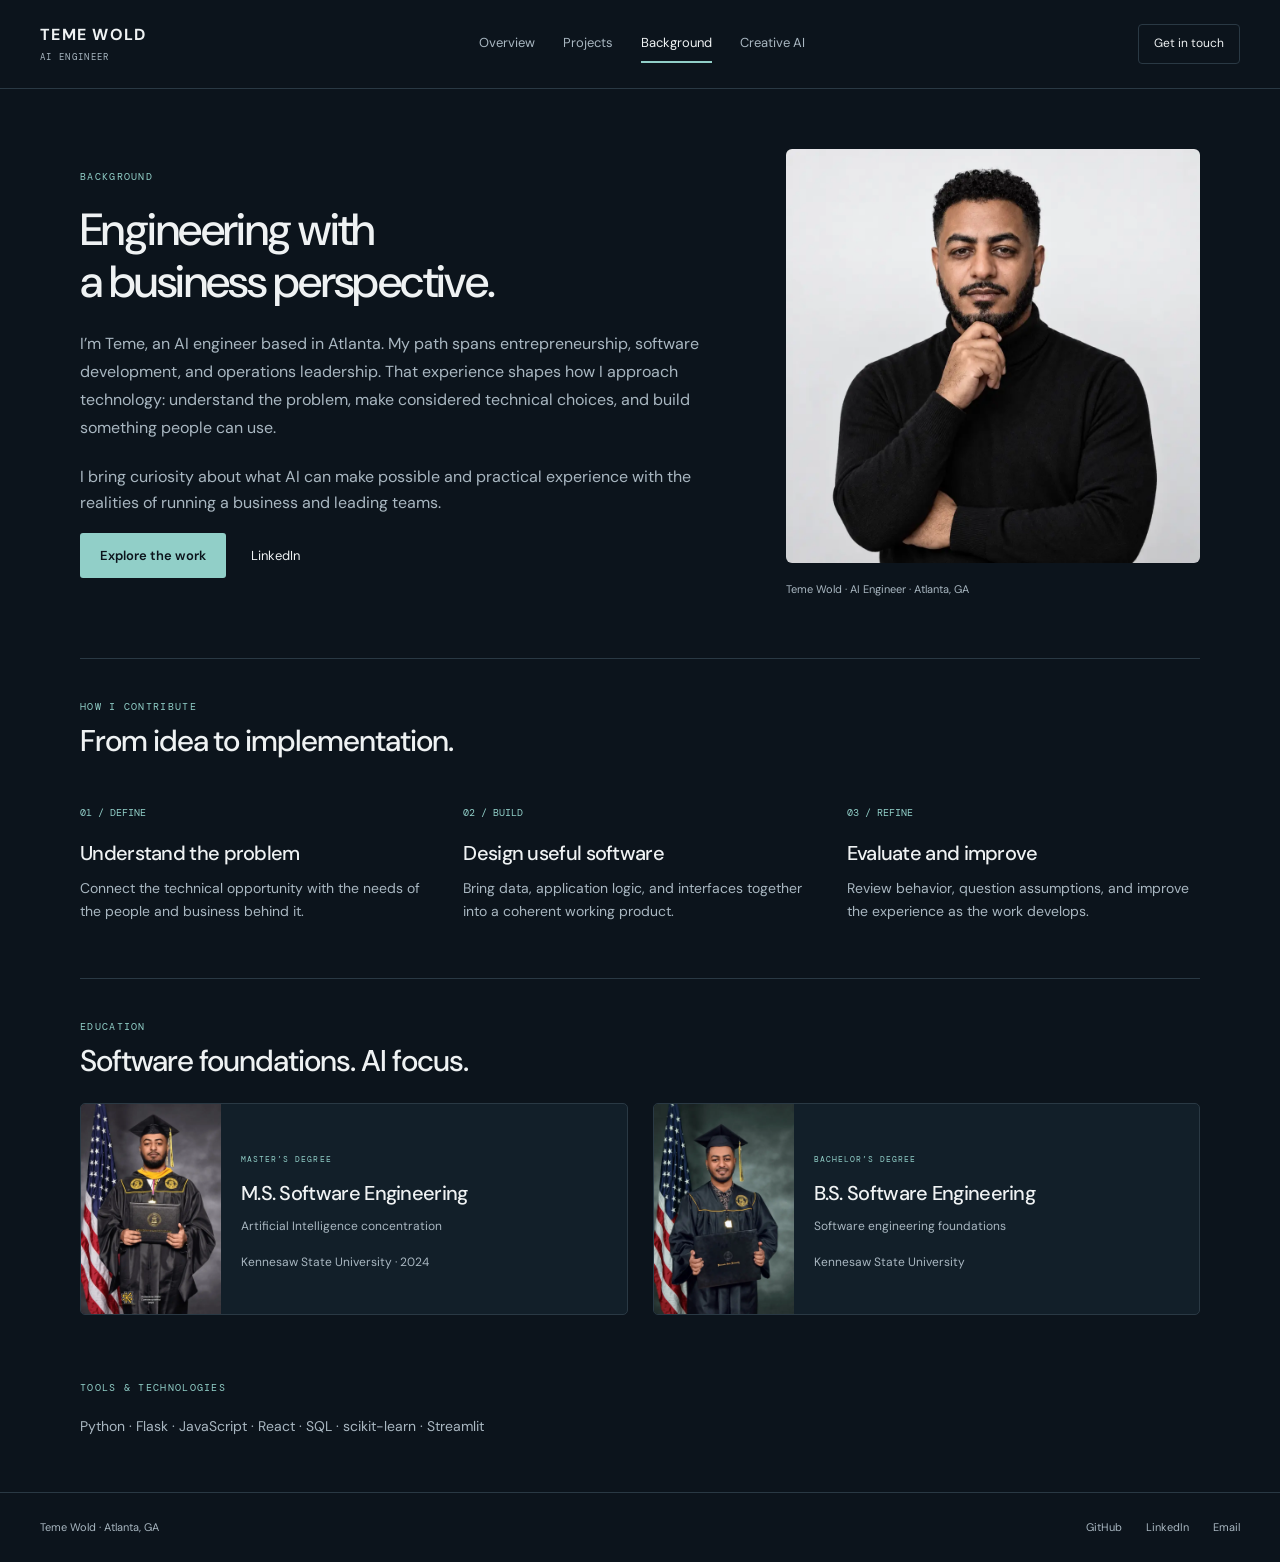
==== docs/background.html @ a7d25a78 "Restructure portfolio into concise overview, project pages and professional background" ====
<!doctype html><html lang="en"><head><meta charset="utf-8"><meta name="viewport" content="width=device-width,initial-scale=1"><meta name="theme-color" content="#0c141c"><title>Background &amp; Education | Teme Wold</title><meta name="description" content="Teme Wold, AI engineer. Explore selected engineering work, applied AI, software projects, and professional background."><meta property="og:title" content="Background &amp; Education | Teme Wold"><meta property="og:image" content="https://teme251.github.io/teme251/assets/teme-portrait-color.webp"><link rel="stylesheet" href="portfolio.css?v=1"><script src="portfolio.js?v=1" defer></script></head><body><a class="skip" href="#main">Skip to content</a><header><a class="brand" href="index.html">TEME WOLD<span>AI ENGINEER</span></a><nav aria-label="Main navigation"><a href="index.html">Overview</a><a href="projects.html">Projects</a><a href="background.html" aria-current="page">Background</a><a href="music.html">Creative AI</a></nav><a class="contact-nav" href="mailto:pmtemesgen@icloud.com">Get in touch</a></header><main id="main"><section class="bio"><div><p class="eyebrow">BACKGROUND</p><h1>Engineering with<br>a business perspective.</h1><p class="intro-text">I’m Teme, an AI engineer based in Atlanta. My path spans entrepreneurship, software development, and operations leadership. That experience shapes how I approach technology: understand the problem, make considered technical choices, and build something people can use.</p><p>I bring curiosity about what AI can make possible and practical experience with the realities of running a business and leading teams.</p><div class="actions"><a class="button" href="projects.html">Explore the work</a><a href="https://www.linkedin.com/in/teme251/" target="_blank" rel="noopener noreferrer">LinkedIn</a></div></div><figure><img src="assets/teme-portrait-color.webp" width="1000" height="1000" alt="Portrait of Teme Wold"><figcaption>Teme Wold · AI Engineer · Atlanta, GA</figcaption></figure></section><section class="capabilities"><div class="section-head"><div><p class="eyebrow">HOW I CONTRIBUTE</p><h2>From idea to implementation.</h2></div></div><div class="three-col"><article><span>01 / DEFINE</span><h3>Understand the problem</h3><p>Connect the technical opportunity with the needs of the people and business behind it.</p></article><article><span>02 / BUILD</span><h3>Design useful software</h3><p>Bring data, application logic, and interfaces together into a coherent working product.</p></article><article><span>03 / REFINE</span><h3>Evaluate and improve</h3><p>Review behavior, question assumptions, and improve the experience as the work develops.</p></article></div></section><section class="education" id="education"><div class="section-head"><div><p class="eyebrow">EDUCATION</p><h2>Software foundations. AI focus.</h2></div></div><div class="education-grid"><article><img src="assets/teme-masters.webp" width="640" height="960" alt="Teme’s 2024 master’s graduation portrait at Kennesaw State University" loading="lazy"><div><span class="eyebrow">MASTER’S DEGREE</span><h3>M.S. Software Engineering</h3><p>Artificial Intelligence concentration</p><small>Kennesaw State University · 2024</small></div></article><article><img src="assets/teme-bachelors.webp" width="640" height="960" alt="Teme’s bachelor’s graduation portrait at Kennesaw State University" loading="lazy"><div><span class="eyebrow">BACHELOR’S DEGREE</span><h3>B.S. Software Engineering</h3><p>Software engineering foundations</p><small>Kennesaw State University</small></div></article></div></section><section class="tools"><p class="eyebrow">TOOLS & TECHNOLOGIES</p><p>Python · Flask · JavaScript · React · SQL · scikit-learn · Streamlit</p></section></main><footer><span>Teme Wold · Atlanta, GA</span><div><a href="https://github.com/teme251" target="_blank" rel="noopener noreferrer">GitHub</a><a href="https://www.linkedin.com/in/teme251/" target="_blank" rel="noopener noreferrer">LinkedIn</a><a href="mailto:pmtemesgen@icloud.com">Email</a></div></footer></body></html>
---- docs/portfolio.css ----
@import url('https://fonts.googleapis.com/css2?family=DM+Sans:wght@400;500;600;700&family=DM+Mono:wght@400;500&display=swap');
:root{--bg:#0c141c;--panel:#121f29;--line:#2a3944;--text:#eff2f3;--muted:#a9b7c1;--accent:#91cfc8;color-scheme:dark}*{box-sizing:border-box}body{margin:0;background:var(--bg);color:var(--text);font:15px/1.65 'DM Sans',sans-serif}a{color:inherit;text-decoration:none}button{font:inherit;cursor:pointer}a:focus-visible,button:focus-visible,summary:focus-visible{outline:2px solid var(--accent);outline-offset:6px}header{max-width:1280px;margin:auto;display:flex;align-items:center;justify-content:space-between;padding:24px 40px;border-bottom:1px solid var(--line);gap:35px}.brand{font-size:16px;font-weight:700;letter-spacing:.08em;line-height:1.3}.brand span{display:block;color:var(--muted);font:9px 'DM Mono',monospace;letter-spacing:.15em;margin-top:5px}nav{display:flex;gap:28px;font-size:13px}nav a{color:var(--muted);padding:7px 0}nav a[aria-current]{color:var(--text);border-bottom:2px solid var(--accent)}a:hover{color:var(--accent)}.contact-nav{font-size:12px;padding:9px 15px;border:1px solid var(--line);border-radius:4px}main{max-width:1200px;margin:auto;padding:0 40px}h1,h2,h3,p{margin-top:0}h1,h2,h3{font-weight:500;letter-spacing:-.035em;line-height:1.15}h1{font-size:clamp(40px,5vw,64px);margin-bottom:22px}h2{font-size:30px;margin-bottom:0}h3{font-size:20px;margin-bottom:10px}p{color:var(--muted)}.eyebrow{font:10px/1.5 'DM Mono',monospace;letter-spacing:.13em;color:var(--accent);margin-bottom:20px}.intro{display:grid;grid-template-columns:1.6fr 1fr;gap:80px;padding:54px 0 48px;align-items:center}.intro h1{font-size:60px;margin-bottom:20px}.intro h1 span{display:block;color:var(--accent);font-size:38px;margin-top:10px}.intro-text{font-size:17px;line-height:1.75;max-width:630px;margin-bottom:22px}.actions{display:flex;align-items:center;gap:25px;flex-wrap:wrap;font-size:13px}.button{background:var(--accent);color:var(--bg);padding:12px 20px;border-radius:3px;font-weight:600}.button:hover{background:#b6e5e0;color:var(--bg)}.text-link{border-bottom:1px solid var(--line);padding-bottom:3px}.profile-summary{border-left:1px solid var(--line);padding-left:32px}.profile-summary dl{margin:18px 0}.profile-summary dl div{margin-bottom:18px}.profile-summary dt{font-size:10px;text-transform:uppercase;letter-spacing:.1em;color:var(--muted);margin-bottom:5px}.profile-summary dd{margin:0;font-size:14px}.profile-summary small{font-size:12px;color:var(--muted)}.profile-summary>a{font-size:12px;color:var(--accent)}.selected{padding:30px 0 45px;border-top:1px solid var(--line)}.section-head{display:flex;justify-content:space-between;align-items:end;gap:25px;margin-bottom:25px}.section-head .eyebrow{margin-bottom:10px}.section-head>a{font-size:12px;color:var(--accent)}.group-label{display:flex;justify-content:space-between;gap:16px;font:9px/1.5 'DM Mono',monospace;letter-spacing:.08em;color:var(--muted);padding:13px 0;border-bottom:1px solid var(--line)}.group-label.second{margin-top:28px}.project-row{display:grid;grid-template-columns:26px 1fr 210px;align-items:center;gap:20px;padding:22px 0;border-bottom:1px solid var(--line);transition:background .18s}.project-row:hover{background:#ffffff03;color:var(--text)}.project-row:hover h3{color:var(--accent)}.row-number{font:11px 'DM Mono',monospace;color:var(--accent);align-self:start;margin-top:4px}.project-row h3{font-size:20px;margin-bottom:6px}.project-row p{font-size:13px;margin:0;max-width:640px}.row-end{text-align:right;display:flex;flex-direction:column;gap:10px}.row-end span{font-size:10px;color:var(--muted)}.row-end strong{font-size:12px;font-weight:500;color:var(--accent)}.compact-projects{display:grid;grid-template-columns:1fr 1fr;gap:25px}.compact-projects>a{padding:23px 0;border-bottom:1px solid var(--line)}.compact-projects span{font-size:10px;color:var(--muted)}.compact-projects h3{margin:10px 0 6px}.compact-projects p{font-size:13px;margin-bottom:15px}.compact-projects strong,.pathways strong{font-size:12px;font-weight:500;color:var(--accent)}.more-link{display:inline-block;font-size:12px;color:var(--accent);margin-top:20px}.pathways{display:grid;grid-template-columns:1.4fr 1fr;gap:22px;margin-bottom:55px}.pathways>a{border:1px solid var(--line);padding:24px;border-radius:5px;background:var(--panel)}.pathways>a:hover{border-color:var(--accent);color:var(--text)}.background-preview{display:grid;grid-template-columns:100px 1fr;gap:22px;align-items:center}.background-preview img{width:100%;height:auto;border-radius:3px}.pathways .eyebrow{font-size:8px;display:block;margin-bottom:12px}.pathways h2{font-size:23px;margin-bottom:12px}.pathways p{font-size:13px;margin-bottom:15px}footer{max-width:1280px;margin:auto;padding:25px 40px;border-top:1px solid var(--line);display:flex;justify-content:space-between;gap:25px;font-size:11px;color:var(--muted)}footer div{display:flex;gap:24px}.page-intro,.case-intro{padding:55px 0 30px}.page-intro>p:last-child{max-width:720px;font-size:17px}.filters{display:flex;flex-wrap:wrap;gap:10px;margin-bottom:25px}.filters button,.share-button{border:1px solid var(--line);background:transparent;color:var(--muted);padding:9px 16px;border-radius:4px;font-size:12px}.filters button.active{background:var(--accent);color:var(--bg);border-color:var(--accent)}[hidden]{display:none!important}.project-group{margin:15px 0 45px}.note{font-size:12px;margin-top:15px}.directory-end{border-top:1px solid var(--line);padding:25px 0 45px;display:flex;justify-content:space-between;align-items:center;gap:25px;font-size:13px}.directory-end p{margin:0}.directory-end a{color:var(--accent)}.back-link{font-size:12px;color:var(--muted);display:inline-block;margin-bottom:35px}.case-intro h1{max-width:880px;font-size:clamp(36px,4.7vw,60px)}.case-lede{max-width:850px;font-size:21px;line-height:1.65}.case-layout{display:grid;grid-template-columns:1.8fr 1fr;gap:70px;padding:15px 0 55px}.case-content h2{font-size:24px;margin:0 0 15px}.case-content>p{margin-bottom:35px}.case-content details{border-top:1px solid var(--line);padding-top:22px}.case-content summary{font-size:20px;cursor:pointer}.case-content details p{margin-top:18px}.case-aside{align-self:start;padding:25px;background:var(--panel);border:1px solid var(--line);border-radius:5px}.case-aside h2{font-size:18px;margin-bottom:15px}.case-aside p{font-size:13px}.case-links{display:flex;flex-direction:column;gap:13px;margin:22px 0}.case-links a{font-size:13px;color:var(--accent);border-bottom:1px solid var(--line);padding-bottom:10px}.share-button{color:var(--text);font-size:11px}.share-status:empty{display:none}.bio{display:grid;grid-template-columns:1.55fr 1fr;gap:65px;align-items:center;padding:60px 0}.bio h1{font-size:45px}.bio figure{margin:0}.bio img{width:100%;height:auto;border-radius:6px}.bio figcaption{font-size:11px;color:var(--muted);padding-top:10px}.bio>div>p:not(.eyebrow){font-size:16px}.capabilities,.education{padding:40px 0;border-top:1px solid var(--line)}.three-col{display:grid;grid-template-columns:repeat(3,1fr);gap:30px}.three-col article{padding:15px 0}.three-col span{font:10px 'DM Mono',monospace;color:var(--accent)}.three-col h3{margin:18px 0 12px;font-size:20px}.three-col p{font-size:14px;margin:0}.education-grid{display:grid;grid-template-columns:1fr 1fr;gap:25px}.education-grid article{display:grid;grid-template-columns:140px 1fr;background:var(--panel);border:1px solid var(--line);border-radius:5px;overflow:hidden;align-items:center}.education-grid img{width:100%;height:auto}.education-grid article>div{padding:20px}.education-grid .eyebrow{font-size:8px}.education-grid h3{font-size:20px;margin:12px 0}.education-grid p,.education-grid small{font-size:12px}.education-grid small{color:var(--muted)}.tools{padding:25px 0 40px}.tools>p:last-child{font-size:14px}.skip{position:absolute;left:20px;top:-100px;background:var(--accent);color:var(--bg);padding:12px;z-index:20}.skip:focus{top:10px}
@media(max-width:900px){header{gap:20px;padding:20px 25px}nav{gap:18px}.contact-nav{display:none}main{padding:0 25px}.intro{gap:35px}.intro h1{font-size:50px}.intro h1 span{font-size:32px}.intro-text{font-size:15px}.profile-summary{padding-left:22px}.project-row{grid-template-columns:22px 1fr 160px}.row-end span{font-size:9px}.pathways{grid-template-columns:1fr 1fr}.background-preview{grid-template-columns:1fr}.background-preview img{width:70px}.bio{gap:35px}.bio h1{font-size:36px}.education-grid article{grid-template-columns:110px 1fr}.education-grid article>div{padding:15px}.education-grid h3{font-size:17px}.case-layout{gap:35px}}
@media(max-width:640px){header{flex-wrap:wrap;gap:16px;padding:20px}nav{width:100%;justify-content:space-between;gap:12px;font-size:12px}main{padding:0 20px}.intro{grid-template-columns:1fr;padding:35px 0 30px;gap:25px}.intro h1{font-size:48px}.intro h1 span{font-size:31px}.profile-summary{padding:20px 0 0;border-left:0;border-top:1px solid var(--line)}.profile-summary dl{display:grid;grid-template-columns:1fr 1fr;gap:15px;margin:12px 0}.profile-summary dl div{margin:0}.profile-summary dl div:last-child{grid-column:1/-1}.profile-summary dd{font-size:12px}.profile-summary .eyebrow{display:none}.profile-summary>a{font-size:11px}.selected{padding-top:25px}h2{font-size:25px}.section-head{gap:16px}.group-label{font-size:8px}.group-label span:last-child{text-align:right;max-width:130px}.project-row{grid-template-columns:18px 1fr;gap:12px;padding:20px 0}.project-row h3{font-size:18px}.row-end{grid-column:2;text-align:left;flex-direction:row;justify-content:space-between;align-items:center;gap:15px}.compact-projects{grid-template-columns:1fr;gap:0}.compact-projects h3{font-size:19px}.pathways{grid-template-columns:1fr;gap:16px}.background-preview{grid-template-columns:70px 1fr;gap:18px}.pathways>a{padding:20px}.pathways h2{font-size:20px}.page-intro,.case-intro{padding:35px 0 20px}.page-intro h1{font-size:40px}.page-intro>p:last-child{font-size:15px}.case-layout{grid-template-columns:1fr;gap:25px}.case-lede{font-size:18px}.case-intro h1{font-size:38px}.case-content h2{font-size:22px}.directory-end{align-items:start;flex-direction:column;gap:15px}.bio{grid-template-columns:1fr;padding:35px 0;gap:30px}.bio h1{font-size:35px}.bio figure{max-width:300px}.three-col{grid-template-columns:1fr;gap:15px}.education-grid{grid-template-columns:1fr}.education-grid article{grid-template-columns:130px 1fr}.education-grid h3{font-size:19px}footer{padding:23px 20px;flex-wrap:wrap}.filters button{font-size:11px;padding:9px 12px}}
@media(prefers-reduced-motion:reduce){*{transition:none!important}}
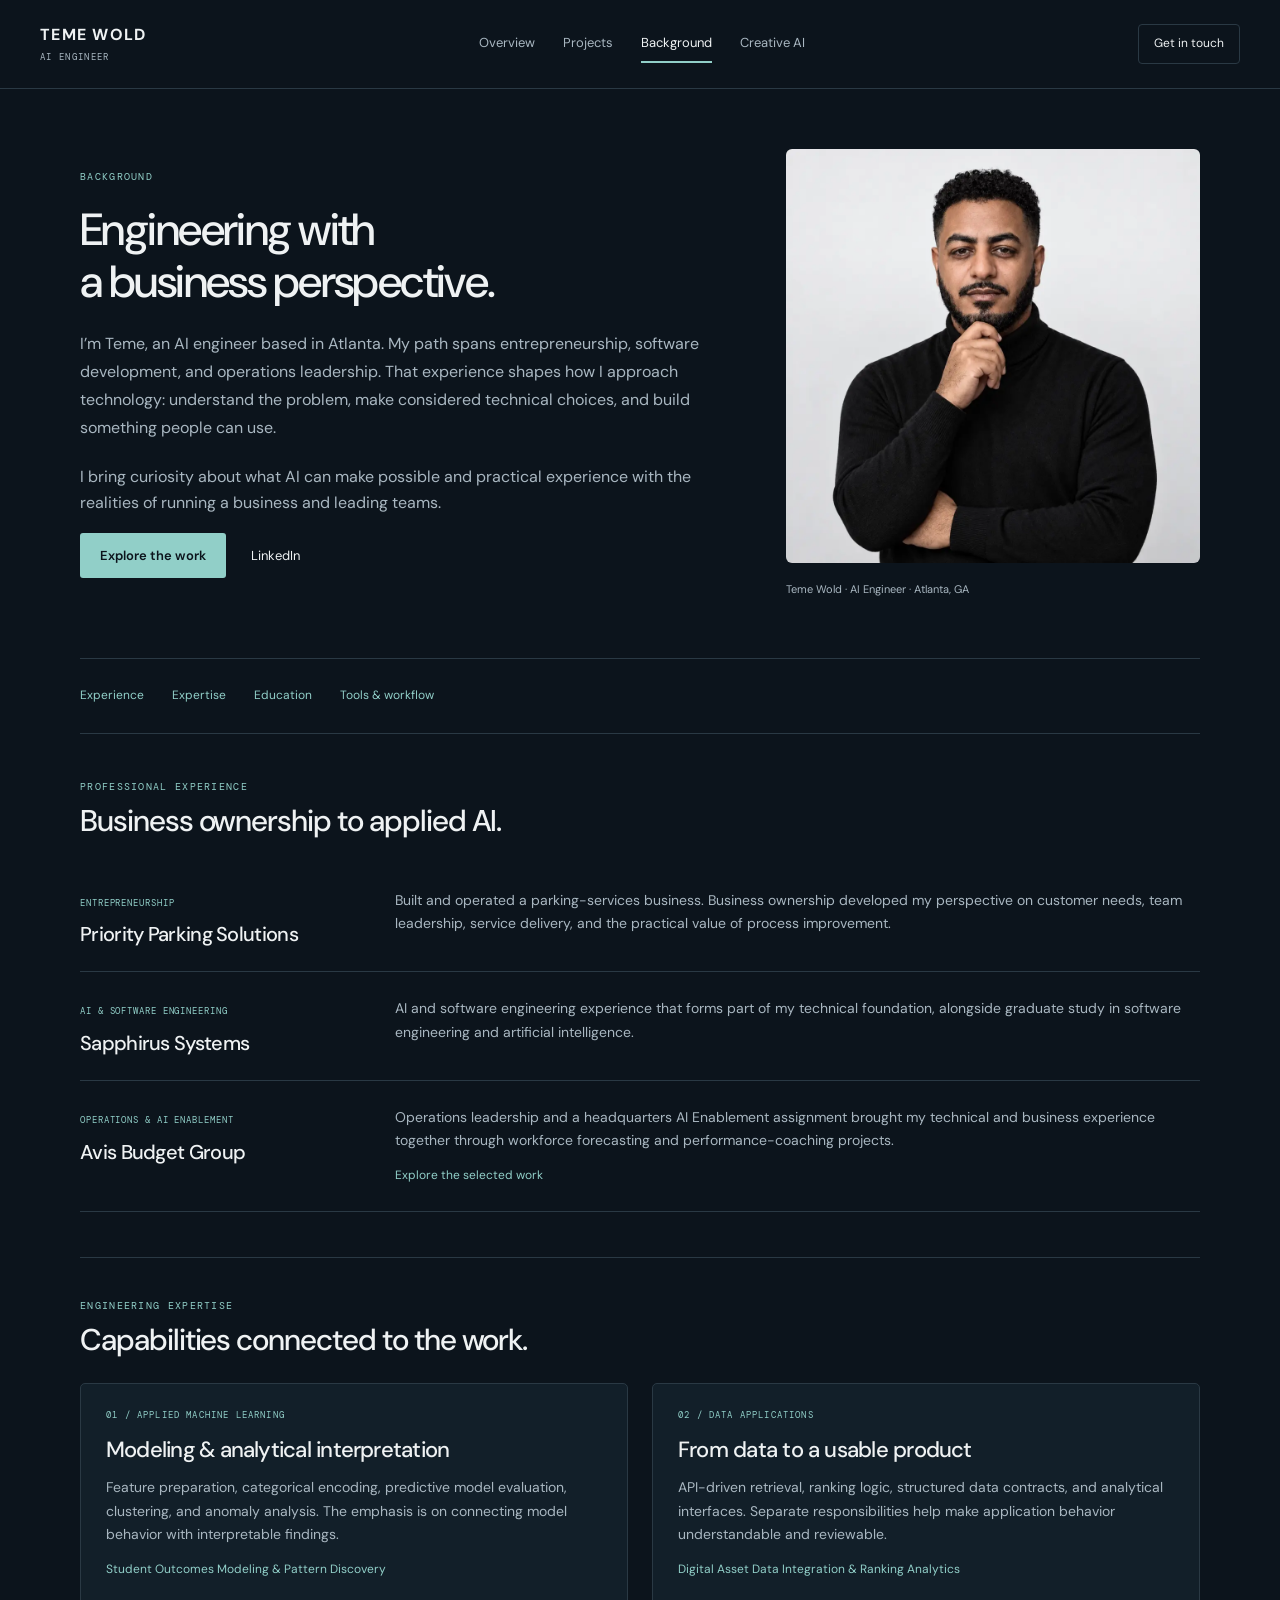
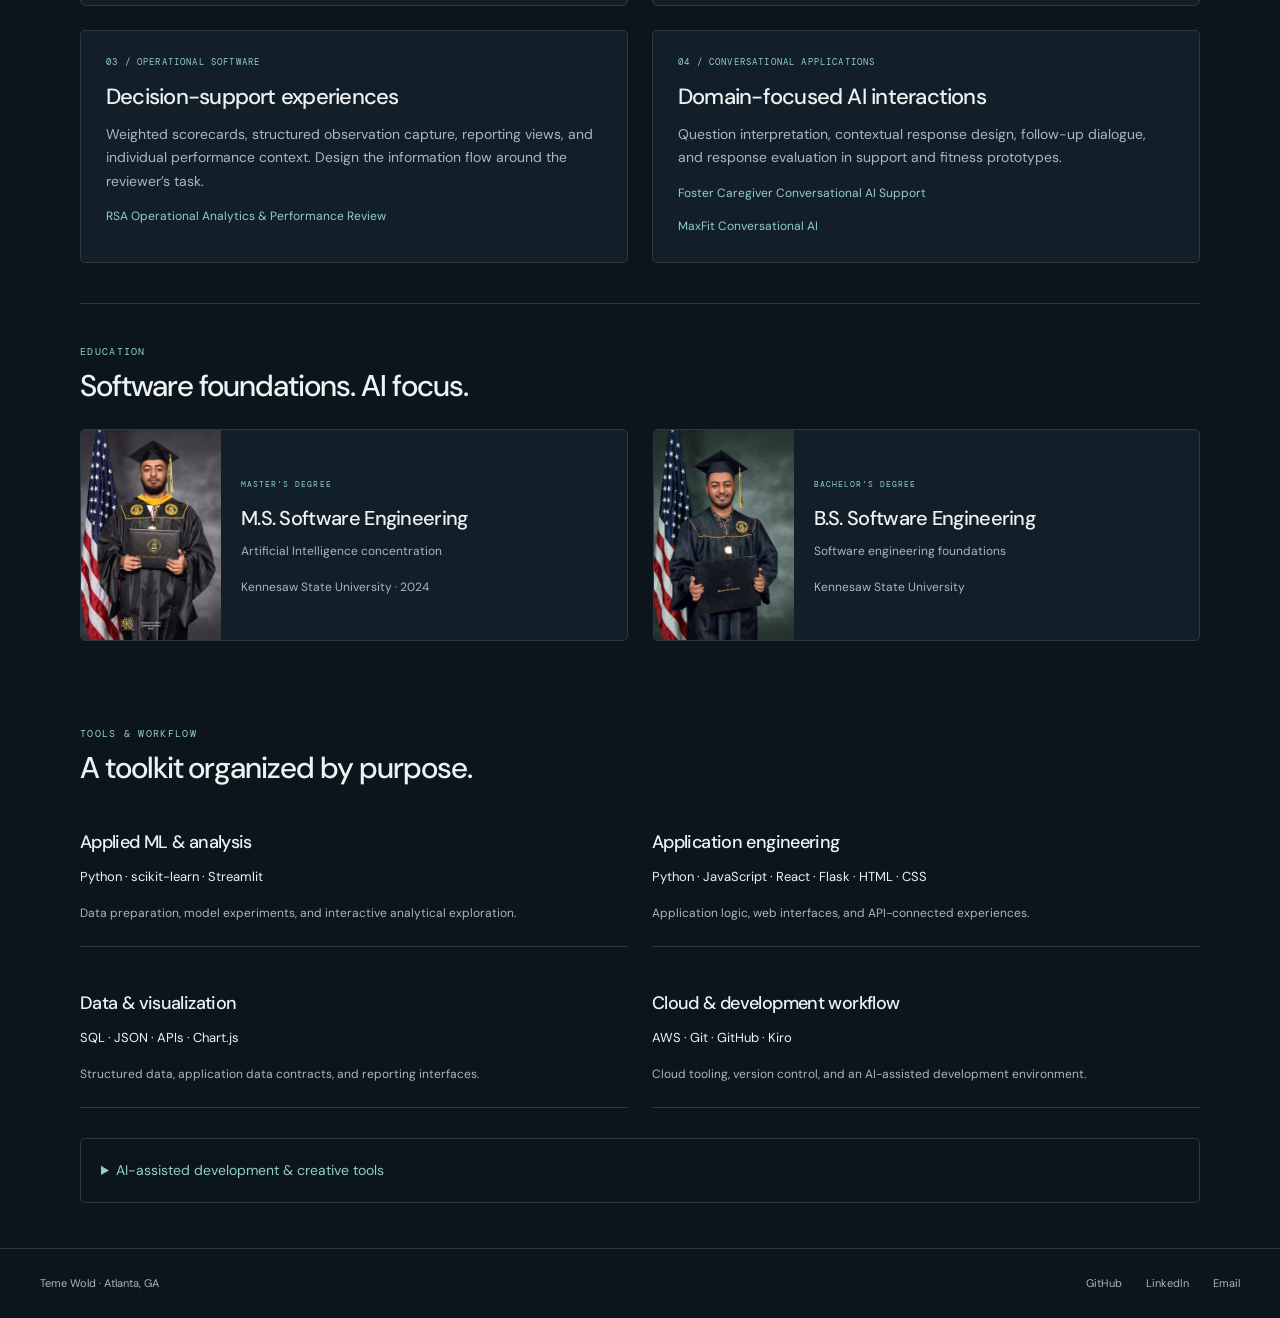
==== commit 3a1189f1: "Organize professional history and connect engineering capabilities to project evidence" ====
--- a/docs/background.html
+++ b/docs/background.html
@@ -1 +1,4 @@
-<!doctype html><html lang="en"><head><meta charset="utf-8"><meta name="viewport" content="width=device-width,initial-scale=1"><meta name="theme-color" content="#0c141c"><title>Background &amp; Education | Teme Wold</title><meta name="description" content="Teme Wold, AI engineer. Explore selected engineering work, applied AI, software projects, and professional background."><meta property="og:title" content="Background &amp; Education | Teme Wold"><meta property="og:image" content="https://teme251.github.io/teme251/assets/teme-portrait-color.webp"><link rel="stylesheet" href="portfolio.css?v=1"><script src="portfolio.js?v=1" defer></script></head><body><a class="skip" href="#main">Skip to content</a><header><a class="brand" href="index.html">TEME WOLD<span>AI ENGINEER</span></a><nav aria-label="Main navigation"><a href="index.html">Overview</a><a href="projects.html">Projects</a><a href="background.html" aria-current="page">Background</a><a href="music.html">Creative AI</a></nav><a class="contact-nav" href="mailto:pmtemesgen@icloud.com">Get in touch</a></header><main id="main"><section class="bio"><div><p class="eyebrow">BACKGROUND</p><h1>Engineering with<br>a business perspective.</h1><p class="intro-text">I’m Teme, an AI engineer based in Atlanta. My path spans entrepreneurship, software development, and operations leadership. That experience shapes how I approach technology: understand the problem, make considered technical choices, and build something people can use.</p><p>I bring curiosity about what AI can make possible and practical experience with the realities of running a business and leading teams.</p><div class="actions"><a class="button" href="projects.html">Explore the work</a><a href="https://www.linkedin.com/in/teme251/" target="_blank" rel="noopener noreferrer">LinkedIn</a></div></div><figure><img src="assets/teme-portrait-color.webp" width="1000" height="1000" alt="Portrait of Teme Wold"><figcaption>Teme Wold · AI Engineer · Atlanta, GA</figcaption></figure></section><section class="capabilities"><div class="section-head"><div><p class="eyebrow">HOW I CONTRIBUTE</p><h2>From idea to implementation.</h2></div></div><div class="three-col"><article><span>01 / DEFINE</span><h3>Understand the problem</h3><p>Connect the technical opportunity with the needs of the people and business behind it.</p></article><article><span>02 / BUILD</span><h3>Design useful software</h3><p>Bring data, application logic, and interfaces together into a coherent working product.</p></article><article><span>03 / REFINE</span><h3>Evaluate and improve</h3><p>Review behavior, question assumptions, and improve the experience as the work develops.</p></article></div></section><section class="education" id="education"><div class="section-head"><div><p class="eyebrow">EDUCATION</p><h2>Software foundations. AI focus.</h2></div></div><div class="education-grid"><article><img src="assets/teme-masters.webp" width="640" height="960" alt="Teme’s 2024 master’s graduation portrait at Kennesaw State University" loading="lazy"><div><span class="eyebrow">MASTER’S DEGREE</span><h3>M.S. Software Engineering</h3><p>Artificial Intelligence concentration</p><small>Kennesaw State University · 2024</small></div></article><article><img src="assets/teme-bachelors.webp" width="640" height="960" alt="Teme’s bachelor’s graduation portrait at Kennesaw State University" loading="lazy"><div><span class="eyebrow">BACHELOR’S DEGREE</span><h3>B.S. Software Engineering</h3><p>Software engineering foundations</p><small>Kennesaw State University</small></div></article></div></section><section class="tools"><p class="eyebrow">TOOLS & TECHNOLOGIES</p><p>Python · Flask · JavaScript · React · SQL · scikit-learn · Streamlit</p></section></main><footer><span>Teme Wold · Atlanta, GA</span><div><a href="https://github.com/teme251" target="_blank" rel="noopener noreferrer">GitHub</a><a href="https://www.linkedin.com/in/teme251/" target="_blank" rel="noopener noreferrer">LinkedIn</a><a href="mailto:pmtemesgen@icloud.com">Email</a></div></footer></body></html>+<!doctype html><html lang="en"><head><meta charset="utf-8"><meta name="viewport" content="width=device-width,initial-scale=1"><meta name="theme-color" content="#0c141c"><title>Background &amp; Education | Teme Wold</title><meta name="description" content="Teme Wold, AI engineer. Explore selected engineering work, applied AI, software projects, and professional background."><meta property="og:title" content="Background &amp; Education | Teme Wold"><meta property="og:image" content="https://teme251.github.io/teme251/assets/teme-portrait-color.webp"><link rel="stylesheet" href="portfolio.css?v=4"><script src="portfolio.js?v=1" defer></script></head><body><a class="skip" href="#main">Skip to content</a><header><a class="brand" href="index.html">TEME WOLD<span>AI ENGINEER</span></a><nav aria-label="Main navigation"><a href="index.html">Overview</a><a href="projects.html">Projects</a><a href="background.html" aria-current="page">Background</a><a href="music.html">Creative AI</a></nav><a class="contact-nav" href="mailto:pmtemesgen@icloud.com">Get in touch</a></header><main id="main"><section class="bio"><div><p class="eyebrow">BACKGROUND</p><h1>Engineering with<br>a business perspective.</h1><p class="intro-text">I’m Teme, an AI engineer based in Atlanta. My path spans entrepreneurship, software development, and operations leadership. That experience shapes how I approach technology: understand the problem, make considered technical choices, and build something people can use.</p><p>I bring curiosity about what AI can make possible and practical experience with the realities of running a business and leading teams.</p><div class="actions"><a class="button" href="projects.html">Explore the work</a><a href="https://www.linkedin.com/in/teme251/" target="_blank" rel="noopener noreferrer">LinkedIn</a></div></div><figure><img src="assets/teme-portrait-color.webp" width="1000" height="1000" alt="Portrait of Teme Wold"><figcaption>Teme Wold · AI Engineer · Atlanta, GA</figcaption></figure></section><nav class="background-index" aria-label="Background sections"><a href="#experience">Experience</a><a href="#expertise">Expertise</a><a href="#education">Education</a><a href="#toolkit">Tools & workflow</a></nav>
+<section class="experience-section" id="experience"><div class="section-head"><div><p class="eyebrow">PROFESSIONAL EXPERIENCE</p><h2>Business ownership to applied AI.</h2></div></div><div class="experience-list"><article><div><span>ENTREPRENEURSHIP</span><h3>Priority Parking Solutions</h3></div><p>Built and operated a parking-services business. Business ownership developed my perspective on customer needs, team leadership, service delivery, and the practical value of process improvement.</p></article><article><div><span>AI & SOFTWARE ENGINEERING</span><h3>Sapphirus Systems</h3></div><p>AI and software engineering experience that forms part of my technical foundation, alongside graduate study in software engineering and artificial intelligence.</p></article><article><div><span>OPERATIONS & AI ENABLEMENT</span><h3>Avis Budget Group</h3></div><div><p>Operations leadership and a headquarters AI Enablement assignment brought my technical and business experience together through workforce forecasting and performance-coaching projects.</p><a href="projects.html#business">Explore the selected work</a></div></article></div></section>
+<section class="capabilities" id="expertise"><div class="section-head"><div><p class="eyebrow">ENGINEERING EXPERTISE</p><h2>Capabilities connected to the work.</h2></div></div><div class="expertise-grid"><article><span class="eyebrow">01 / APPLIED MACHINE LEARNING</span><h3>Modeling & analytical interpretation</h3><p>Feature preparation, categorical encoding, predictive model evaluation, clustering, and anomaly analysis. The emphasis is on connecting model behavior with interpretable findings.</p><a href="project-student.html">Student Outcomes Modeling & Pattern Discovery</a></article><article><span class="eyebrow">02 / DATA APPLICATIONS</span><h3>From data to a usable product</h3><p>API-driven retrieval, ranking logic, structured data contracts, and analytical interfaces. Separate responsibilities help make application behavior understandable and reviewable.</p><a href="project-crypto.html">Digital Asset Data Integration & Ranking Analytics</a></article><article><span class="eyebrow">03 / OPERATIONAL SOFTWARE</span><h3>Decision-support experiences</h3><p>Weighted scorecards, structured observation capture, reporting views, and individual performance context. Design the information flow around the reviewer’s task.</p><a href="project-rsa.html">RSA Operational Analytics & Performance Review</a></article><article><span class="eyebrow">04 / CONVERSATIONAL APPLICATIONS</span><h3>Domain-focused AI interactions</h3><p>Question interpretation, contextual response design, follow-up dialogue, and response evaluation in support and fitness prototypes.</p><a href="project-foster.html">Foster Caregiver Conversational AI Support</a><a href="project-maxfit.html">MaxFit Conversational AI</a></article></div></section>
+<section class="education" id="education"><div class="section-head"><div><p class="eyebrow">EDUCATION</p><h2>Software foundations. AI focus.</h2></div></div><div class="education-grid"><article><img src="assets/teme-masters.webp" width="640" height="960" alt="Teme’s 2024 master’s graduation portrait at Kennesaw State University" loading="lazy"><div><span class="eyebrow">MASTER’S DEGREE</span><h3>M.S. Software Engineering</h3><p>Artificial Intelligence concentration</p><small>Kennesaw State University · 2024</small></div></article><article><img src="assets/teme-bachelors.webp" width="640" height="960" alt="Teme’s bachelor’s graduation portrait at Kennesaw State University" loading="lazy"><div><span class="eyebrow">BACHELOR’S DEGREE</span><h3>B.S. Software Engineering</h3><p>Software engineering foundations</p><small>Kennesaw State University</small></div></article></div></section><section class="toolkit-section" id="toolkit"><div class="section-head"><div><p class="eyebrow">TOOLS & WORKFLOW</p><h2>A toolkit organized by purpose.</h2></div></div><div class="toolkit-grid"><article><h3>Applied ML & analysis</h3><p>Python · scikit-learn · Streamlit</p><small>Data preparation, model experiments, and interactive analytical exploration.</small></article><article><h3>Application engineering</h3><p>Python · JavaScript · React · Flask · HTML · CSS</p><small>Application logic, web interfaces, and API-connected experiences.</small></article><article><h3>Data & visualization</h3><p>SQL · JSON · APIs · Chart.js</p><small>Structured data, application data contracts, and reporting interfaces.</small></article><article><h3>Cloud & development workflow</h3><p>AWS · Git · GitHub · Kiro</p><small>Cloud tooling, version control, and an AI-assisted development environment.</small></article></div><details class="workflow-details"><summary>AI-assisted development & creative tools</summary><div class="workflow-grid"><div><h3>Development collaboration</h3><p>Claude · ChatGPT / Codex · Kiro</p><small>Tools I use for technical exploration, implementation support, and iterative review.</small></div><div><h3>Creative production</h3><p>Suno · Higgsfield</p><small>AI-enabled music and visual production, shaped by writing, direction, and selection.</small><a href="music.html">Explore QENÉ & CODE</a></div></div></details></section></main><footer><span>Teme Wold · Atlanta, GA</span><div><a href="https://github.com/teme251" target="_blank" rel="noopener noreferrer">GitHub</a><a href="https://www.linkedin.com/in/teme251/" target="_blank" rel="noopener noreferrer">LinkedIn</a><a href="mailto:pmtemesgen@icloud.com">Email</a></div></footer></body></html>
--- a/docs/portfolio.css
+++ b/docs/portfolio.css
@@ -3,3 +3,12 @@
 @media(max-width:900px){header{gap:20px;padding:20px 25px}nav{gap:18px}.contact-nav{display:none}main{padding:0 25px}.intro{gap:35px}.intro h1{font-size:50px}.intro h1 span{font-size:32px}.intro-text{font-size:15px}.profile-summary{padding-left:22px}.project-row{grid-template-columns:22px 1fr 160px}.row-end span{font-size:9px}.pathways{grid-template-columns:1fr 1fr}.background-preview{grid-template-columns:1fr}.background-preview img{width:70px}.bio{gap:35px}.bio h1{font-size:36px}.education-grid article{grid-template-columns:110px 1fr}.education-grid article>div{padding:15px}.education-grid h3{font-size:17px}.case-layout{gap:35px}}
 @media(max-width:640px){header{flex-wrap:wrap;gap:16px;padding:20px}nav{width:100%;justify-content:space-between;gap:12px;font-size:12px}main{padding:0 20px}.intro{grid-template-columns:1fr;padding:35px 0 30px;gap:25px}.intro h1{font-size:48px}.intro h1 span{font-size:31px}.profile-summary{padding:20px 0 0;border-left:0;border-top:1px solid var(--line)}.profile-summary dl{display:grid;grid-template-columns:1fr 1fr;gap:15px;margin:12px 0}.profile-summary dl div{margin:0}.profile-summary dl div:last-child{grid-column:1/-1}.profile-summary dd{font-size:12px}.profile-summary .eyebrow{display:none}.profile-summary>a{font-size:11px}.selected{padding-top:25px}h2{font-size:25px}.section-head{gap:16px}.group-label{font-size:8px}.group-label span:last-child{text-align:right;max-width:130px}.project-row{grid-template-columns:18px 1fr;gap:12px;padding:20px 0}.project-row h3{font-size:18px}.row-end{grid-column:2;text-align:left;flex-direction:row;justify-content:space-between;align-items:center;gap:15px}.compact-projects{grid-template-columns:1fr;gap:0}.compact-projects h3{font-size:19px}.pathways{grid-template-columns:1fr;gap:16px}.background-preview{grid-template-columns:70px 1fr;gap:18px}.pathways>a{padding:20px}.pathways h2{font-size:20px}.page-intro,.case-intro{padding:35px 0 20px}.page-intro h1{font-size:40px}.page-intro>p:last-child{font-size:15px}.case-layout{grid-template-columns:1fr;gap:25px}.case-lede{font-size:18px}.case-intro h1{font-size:38px}.case-content h2{font-size:22px}.directory-end{align-items:start;flex-direction:column;gap:15px}.bio{grid-template-columns:1fr;padding:35px 0;gap:30px}.bio h1{font-size:35px}.bio figure{max-width:300px}.three-col{grid-template-columns:1fr;gap:15px}.education-grid{grid-template-columns:1fr}.education-grid article{grid-template-columns:130px 1fr}.education-grid h3{font-size:19px}footer{padding:23px 20px;flex-wrap:wrap}.filters button{font-size:11px;padding:9px 12px}}
 @media(prefers-reduced-motion:reduce){*{transition:none!important}}
+.technology-list{display:flex;flex-wrap:wrap;gap:8px;margin:24px 0 8px}.technology-list span{font-size:11px;line-height:1.5;color:var(--accent);padding:6px 10px;border:1px solid var(--line);border-radius:3px;background:var(--panel)}.case-content h2:not(:first-child){margin-top:32px}.case-content details{margin-top:30px}
+
+/* Compact portrait alongside the opening identity. */
+.intro-identity{display:flex;align-items:center;justify-content:space-between;gap:24px;margin-bottom:23px}.intro-identity h1{margin-bottom:0;min-width:0}.intro-portrait{display:block;width:150px;height:150px;flex:0 0 150px;object-fit:cover;border-radius:12px;border:1px solid var(--line)}
+@media(min-width:901px) and (max-width:1100px){.intro-identity h1{font-size:48px}.intro-identity h1 span{font-size:32px}.intro-portrait{width:132px;height:132px;flex-basis:132px}}
+@media(min-width:641px) and (max-width:900px){.intro-identity{gap:18px}.intro-identity h1{font-size:40px}.intro-identity h1 span{font-size:29px}.intro-portrait{width:110px;height:110px;flex-basis:110px}}
+@media(max-width:640px){.intro-identity{justify-content:flex-start;gap:22px}.intro-identity h1{font-size:clamp(33px,8vw,48px)}.intro-identity h1 span{font-size:clamp(23px,5.5vw,31px)}.intro-portrait{width:110px;height:110px;flex-basis:110px;border-radius:9px}}
+@media(max-width:370px){.intro-identity{gap:14px}.intro-portrait{width:84px;height:84px;flex-basis:84px}.intro-identity h1{font-size:32px}.intro-identity h1 span{font-size:23px}}
+.background-index{display:flex;flex-wrap:wrap;gap:12px 28px;padding:20px 0;border-top:1px solid var(--line);border-bottom:1px solid var(--line)}.background-index a{font-size:12px;color:var(--accent)}.experience-section,.toolkit-section{padding:45px 0}.experience-list article{display:grid;grid-template-columns:280px 1fr;gap:35px;padding:25px 0;border-bottom:1px solid var(--line)}.experience-list span{font:9px 'DM Mono',monospace;letter-spacing:.1em;color:var(--accent)}.experience-list h3{margin:10px 0 0}.experience-list p{margin:0;font-size:14px}.experience-list a,.expertise-grid a,.workflow-grid a{display:block;color:var(--accent);font-size:12px;margin-top:14px}.expertise-grid,.toolkit-grid{display:grid;grid-template-columns:1fr 1fr;gap:24px}.expertise-grid article{padding:25px;background:var(--panel);border:1px solid var(--line);border-radius:5px}.expertise-grid .eyebrow{font-size:9px;display:block;margin-bottom:15px}.expertise-grid h3{font-size:22px}.expertise-grid p{font-size:14px;margin:14px 0 0}.toolkit-grid article{padding:22px 0;border-bottom:1px solid var(--line)}.toolkit-grid h3{font-size:18px;margin-bottom:12px}.toolkit-grid p{font-size:13px;color:var(--text);margin-bottom:10px;line-height:1.9}.toolkit-grid small,.workflow-grid small{font-size:12px;line-height:1.7;color:var(--muted)}.workflow-details{margin-top:30px;border:1px solid var(--line);border-radius:5px;padding:20px}.workflow-details summary{font-size:14px;cursor:pointer;color:var(--accent)}.workflow-grid{display:grid;grid-template-columns:1fr 1fr;gap:35px;padding-top:25px}.workflow-grid h3{font-size:17px}.workflow-grid p{font-size:13px}#experience,#expertise,#education,#toolkit{scroll-margin-top:20px}@media(max-width:640px){.experience-list article{grid-template-columns:1fr;gap:15px}.expertise-grid,.toolkit-grid,.workflow-grid{grid-template-columns:1fr;gap:16px}.expertise-grid article{padding:22px}.experience-section,.toolkit-section{padding:32px 0}.toolkit-grid article{padding:16px 0}}
